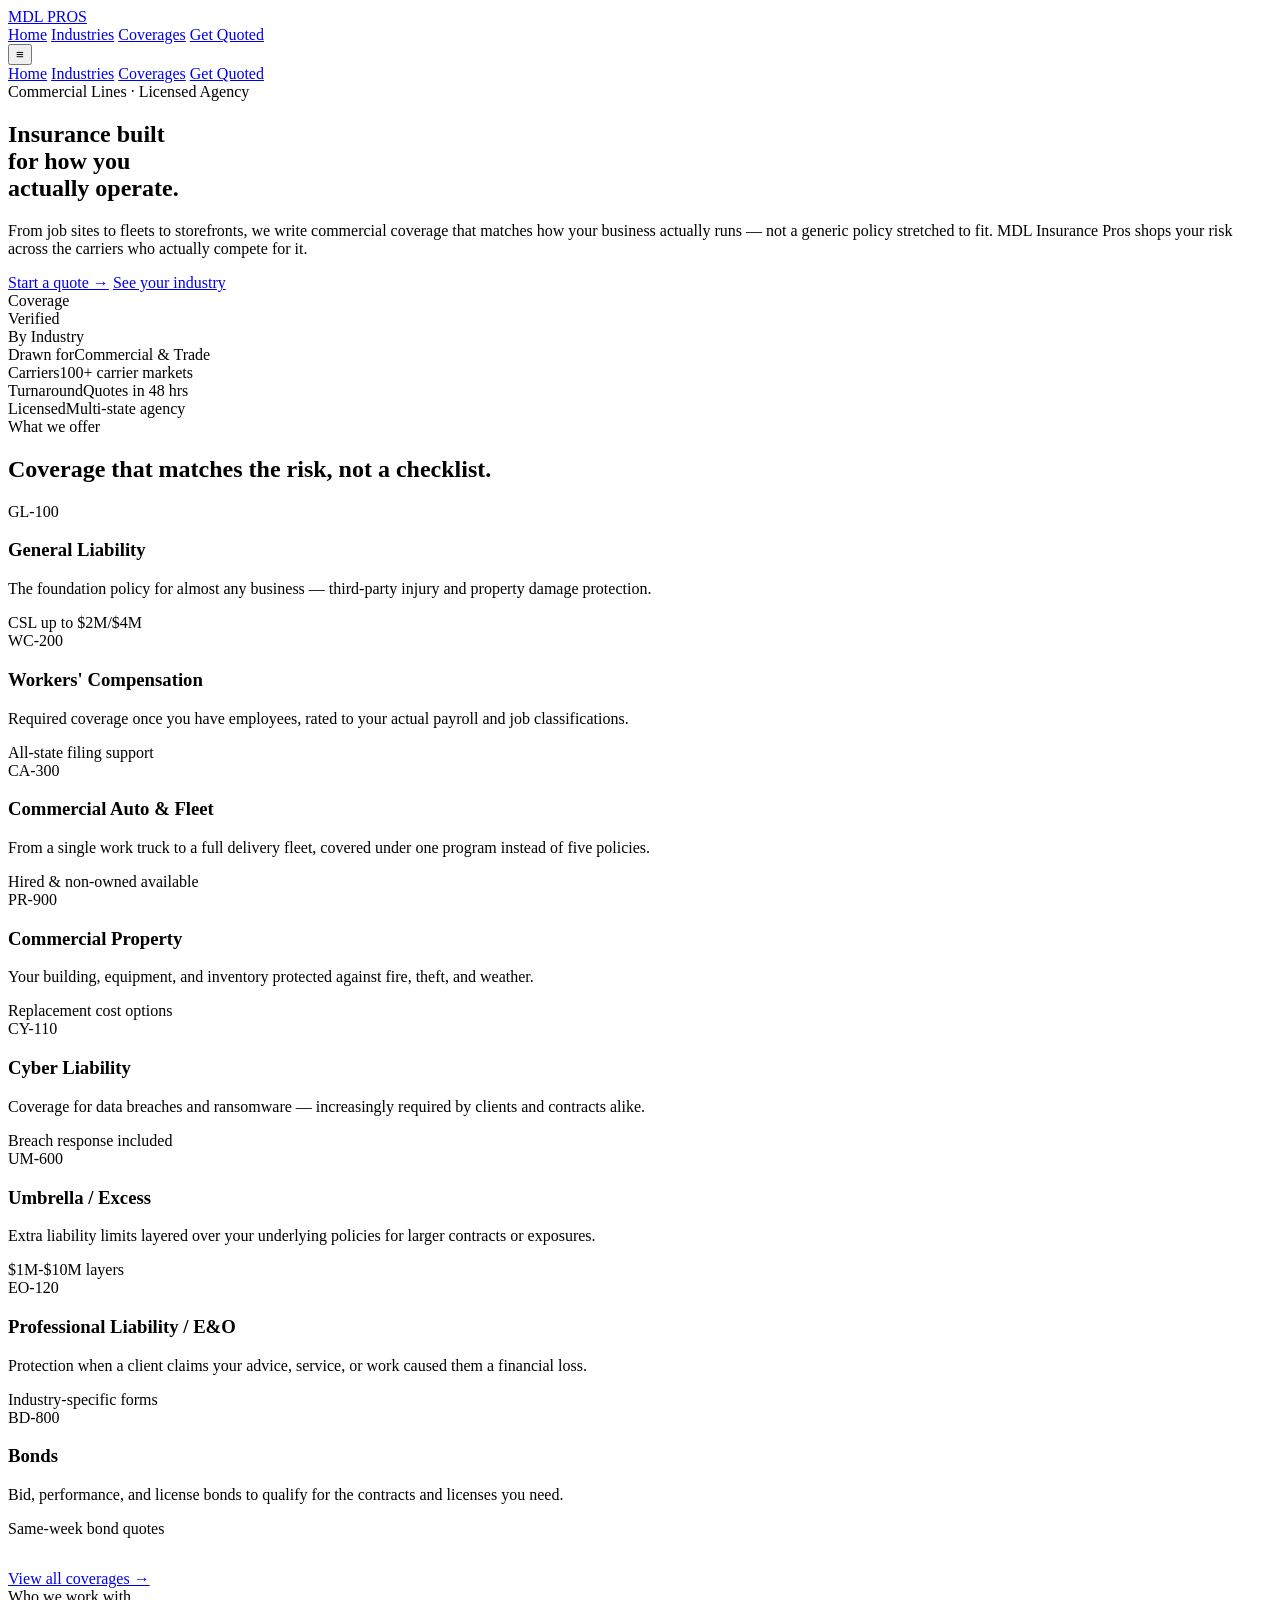
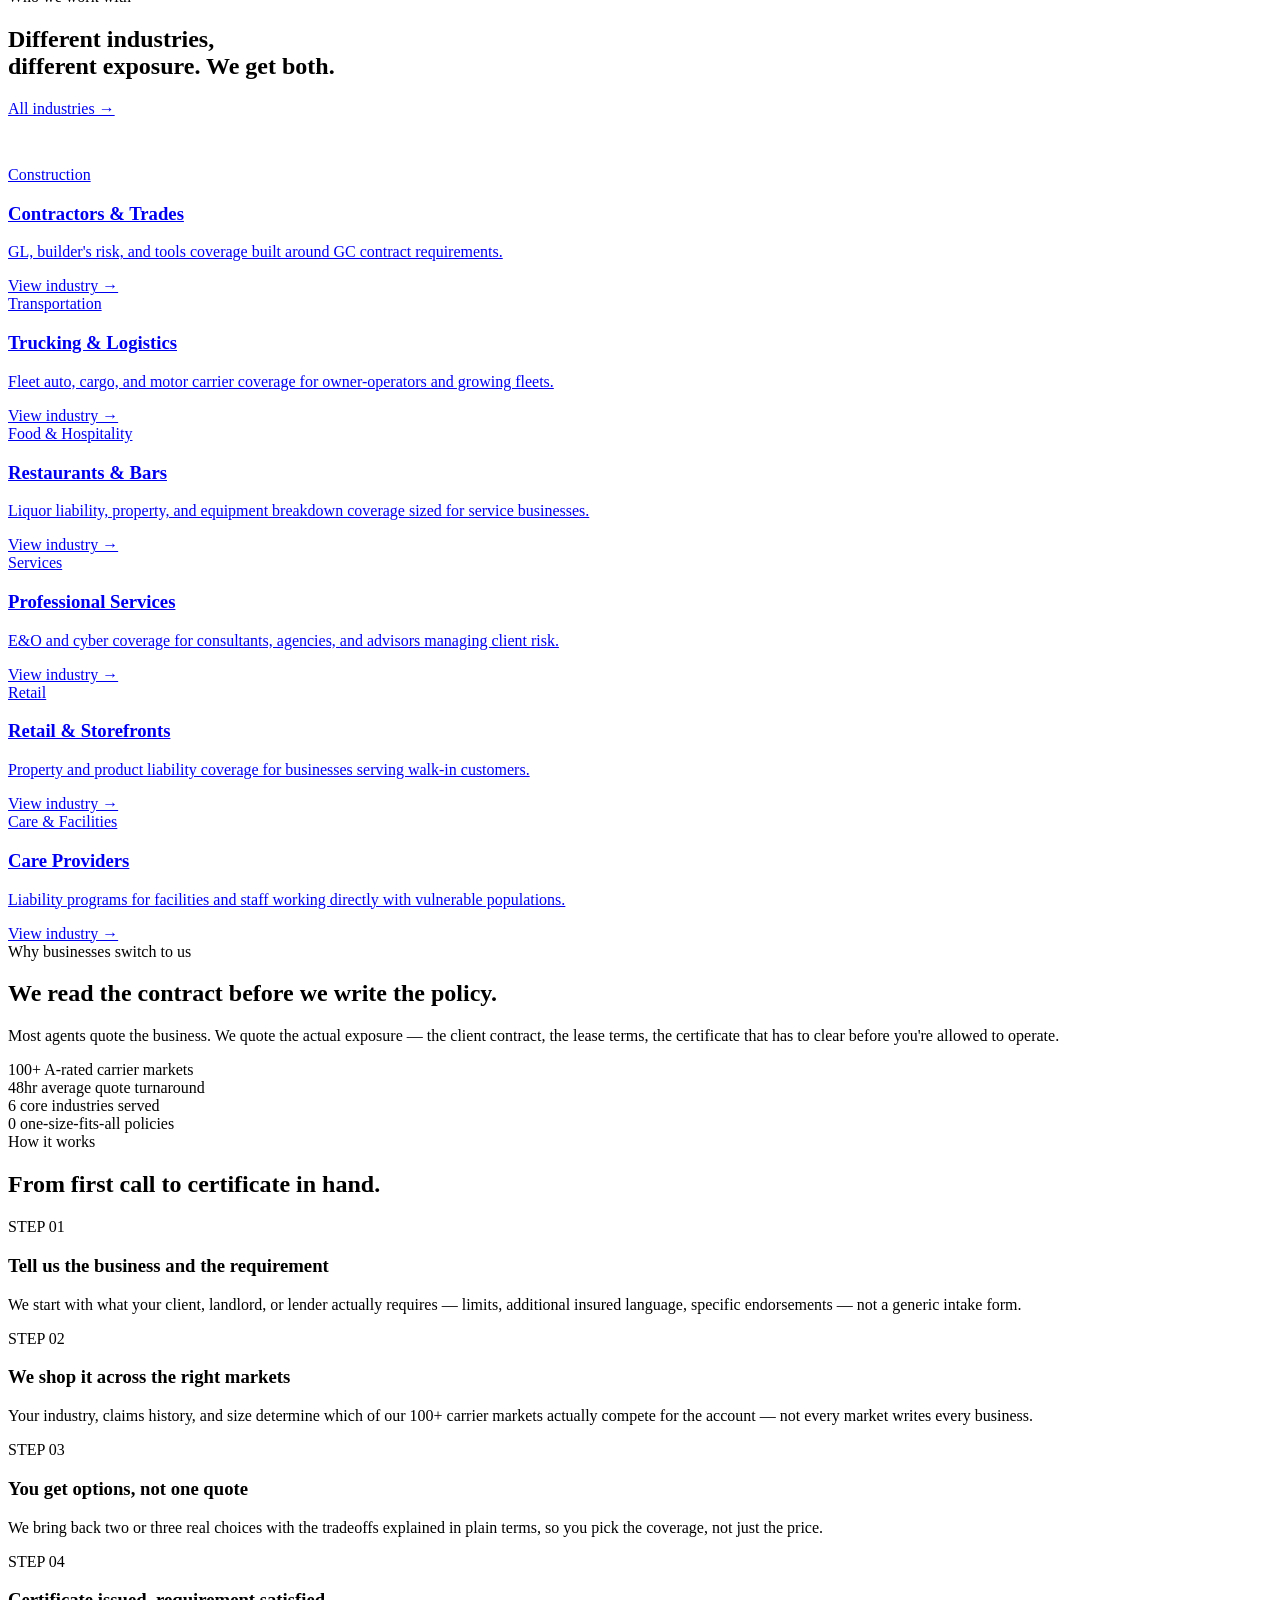
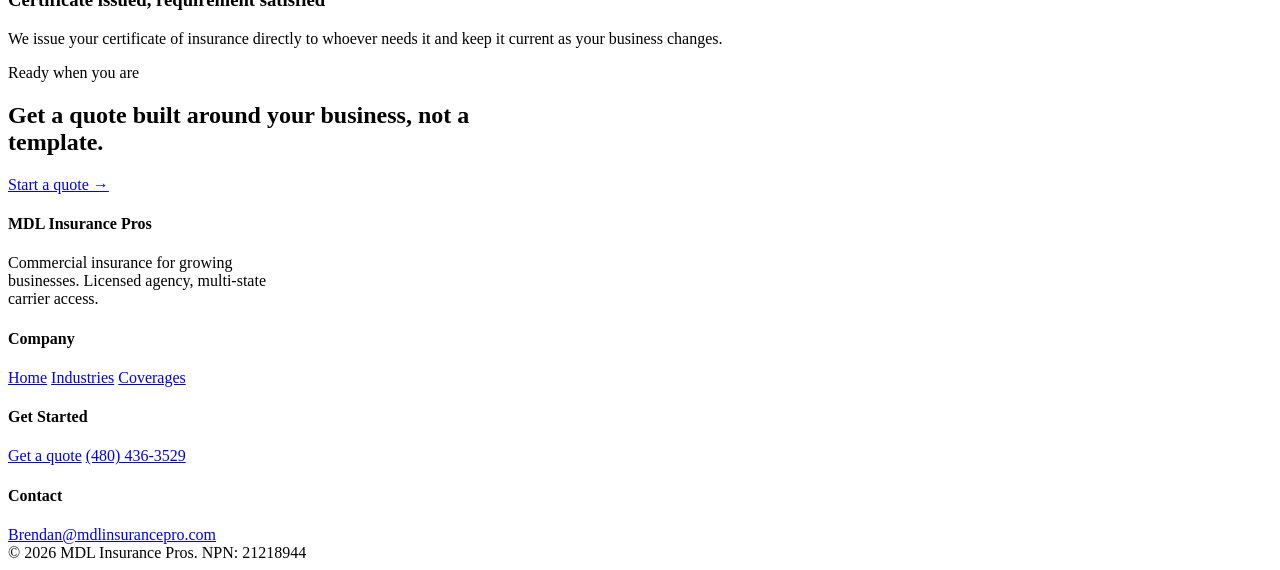
==== index.html @ 805daabf "Add files via upload" ====
<!DOCTYPE html>
<html lang="en">
<head>
<meta charset="UTF-8">
<meta name="viewport" content="width=device-width, initial-scale=1.0">
<title>MDL Insurance Pros — Commercial Insurance for Growing Businesses</title>
<link rel="stylesheet" href="styles.css">
</head>
<body>

<header>
  <div class="header-inner">
    <a href="index.html" class="logo">MDL <span>PROS</span></a>
    <nav>
      <a href="index.html" class="active">Home</a>
      <a href="industries.html">Industries</a>
      <a href="coverages.html">Coverages</a>
      <a href="quote.html" class="nav-cta">Get Quoted</a>
    </nav>
    <button class="mobile-toggle" aria-label="Open menu" aria-expanded="false">≡</button>
  </div>
  <div class="mobile-nav" id="mobile-nav">
    <a href="index.html" class="active">Home</a>
    <a href="industries.html">Industries</a>
    <a href="coverages.html">Coverages</a>
    <a href="quote.html" class="nav-cta">Get Quoted</a>
  </div>
</header>

<section class="hero blueprint-bg">
  <div class="wrap">
    <div class="eyebrow">Commercial Lines · Licensed Agency</div>
    <h1>Insurance built<br>for how you<br>actually operate.</h1>

    <div class="title-block">
      <div class="hero-main">
        <p>From job sites to fleets to storefronts, we write commercial coverage that matches how your business actually runs — not a generic policy stretched to fit. MDL Insurance Pros shops your risk across the carriers who actually compete for it.</p>
        <div class="hero-actions">
          <a href="quote.html" class="btn btn-primary">Start a quote →</a>
          <a href="industries.html" class="btn btn-ghost">See your industry</a>
        </div>
      </div>
      <div class="hero-stamp">Coverage<br>Verified<br>By Industry</div>
      <div class="title-block-row">
        <div><span class="tb-label">Drawn for</span><span class="tb-value">Commercial &amp; Trade</span></div>
        <div><span class="tb-label">Carriers</span><span class="tb-value">100+ carrier markets</span></div>
        <div><span class="tb-label">Turnaround</span><span class="tb-value">Quotes in 48 hrs</span></div>
        <div><span class="tb-label">Licensed</span><span class="tb-value">Multi-state agency</span></div>
      </div>
    </div>
  </div>
</section>

<section>
  <div class="wrap">
    <div class="section-head">
      <div class="eyebrow">What we offer</div>
      <h2>Coverage that matches the risk, not a checklist.</h2>
    </div>
    <div class="stamp-grid">
      <div class="stamp-card">
        <span class="stamp-tag">GL-100</span>
        <h3>General Liability</h3>
        <p>The foundation policy for almost any business — third-party injury and property damage protection.</p>
        <span class="stamp-num">CSL up to $2M/$4M</span>
      </div>
      <div class="stamp-card">
        <span class="stamp-tag">WC-200</span>
        <h3>Workers' Compensation</h3>
        <p>Required coverage once you have employees, rated to your actual payroll and job classifications.</p>
        <span class="stamp-num">All-state filing support</span>
      </div>
      <div class="stamp-card">
        <span class="stamp-tag">CA-300</span>
        <h3>Commercial Auto &amp; Fleet</h3>
        <p>From a single work truck to a full delivery fleet, covered under one program instead of five policies.</p>
        <span class="stamp-num">Hired &amp; non-owned available</span>
      </div>
      <div class="stamp-card">
        <span class="stamp-tag">PR-900</span>
        <h3>Commercial Property</h3>
        <p>Your building, equipment, and inventory protected against fire, theft, and weather.</p>
        <span class="stamp-num">Replacement cost options</span>
      </div>
      <div class="stamp-card">
        <span class="stamp-tag">CY-110</span>
        <h3>Cyber Liability</h3>
        <p>Coverage for data breaches and ransomware — increasingly required by clients and contracts alike.</p>
        <span class="stamp-num">Breach response included</span>
      </div>
      <div class="stamp-card">
        <span class="stamp-tag">UM-600</span>
        <h3>Umbrella / Excess</h3>
        <p>Extra liability limits layered over your underlying policies for larger contracts or exposures.</p>
        <span class="stamp-num">$1M-$10M layers</span>
      </div>
      <div class="stamp-card">
        <span class="stamp-tag">EO-120</span>
        <h3>Professional Liability / E&amp;O</h3>
        <p>Protection when a client claims your advice, service, or work caused them a financial loss.</p>
        <span class="stamp-num">Industry-specific forms</span>
      </div>
      <div class="stamp-card">
        <span class="stamp-tag">BD-800</span>
        <h3>Bonds</h3>
        <p>Bid, performance, and license bonds to qualify for the contracts and licenses you need.</p>
        <span class="stamp-num">Same-week bond quotes</span>
      </div>
    </div>
    <div style="margin-top:32px;">
      <a href="coverages.html" class="btn btn-ghost">View all coverages →</a>
    </div>
  </div>
</section>

<section class="blueprint-bg">
  <div class="wrap">
    <div class="flex-between" style="margin-bottom:48px;">
      <div class="section-head" style="margin-bottom:0;">
        <div class="eyebrow">Who we work with</div>
        <h2>Different industries,<br>different exposure. We get both.</h2>
      </div>
      <a href="industries.html" class="btn btn-ghost">All industries →</a>
    </div>
    <div class="industry-grid">
      <a href="industries.html" class="industry-card">
        <div class="ic-eyebrow">Construction</div>
        <h3>Contractors &amp; Trades</h3>
        <p>GL, builder's risk, and tools coverage built around GC contract requirements.</p>
        <span class="ic-arrow">View industry →</span>
      </a>
      <a href="industries.html" class="industry-card">
        <div class="ic-eyebrow">Transportation</div>
        <h3>Trucking &amp; Logistics</h3>
        <p>Fleet auto, cargo, and motor carrier coverage for owner-operators and growing fleets.</p>
        <span class="ic-arrow">View industry →</span>
      </a>
      <a href="industries.html" class="industry-card">
        <div class="ic-eyebrow">Food &amp; Hospitality</div>
        <h3>Restaurants &amp; Bars</h3>
        <p>Liquor liability, property, and equipment breakdown coverage sized for service businesses.</p>
        <span class="ic-arrow">View industry →</span>
      </a>
      <a href="industries.html" class="industry-card">
        <div class="ic-eyebrow">Services</div>
        <h3>Professional Services</h3>
        <p>E&amp;O and cyber coverage for consultants, agencies, and advisors managing client risk.</p>
        <span class="ic-arrow">View industry →</span>
      </a>
      <a href="industries.html" class="industry-card">
        <div class="ic-eyebrow">Retail</div>
        <h3>Retail &amp; Storefronts</h3>
        <p>Property and product liability coverage for businesses serving walk-in customers.</p>
        <span class="ic-arrow">View industry →</span>
      </a>
      <a href="industries.html" class="industry-card">
        <div class="ic-eyebrow">Care &amp; Facilities</div>
        <h3>Care Providers</h3>
        <p>Liability programs for facilities and staff working directly with vulnerable populations.</p>
        <span class="ic-arrow">View industry →</span>
      </a>
    </div>
  </div>
</section>

<section class="steel-bg">
  <div class="wrap">
    <div class="section-head">
      <div class="eyebrow">Why businesses switch to us</div>
      <h2>We read the contract before we write the policy.</h2>
      <p>Most agents quote the business. We quote the actual exposure — the client contract, the lease terms, the certificate that has to clear before you're allowed to operate.</p>
    </div>
    <div class="stats-strip">
      <div class="stat-block">
        <span class="stat-num">100+</span>
        <span class="stat-label">A-rated carrier markets</span>
      </div>
      <div class="stat-block">
        <span class="stat-num">48hr</span>
        <span class="stat-label">average quote turnaround</span>
      </div>
      <div class="stat-block">
        <span class="stat-num">6</span>
        <span class="stat-label">core industries served</span>
      </div>
      <div class="stat-block">
        <span class="stat-num">0</span>
        <span class="stat-label">one-size-fits-all policies</span>
      </div>
    </div>
  </div>
</section>

<section>
  <div class="wrap">
    <div class="section-head">
      <div class="eyebrow">How it works</div>
      <h2>From first call to certificate in hand.</h2>
    </div>
    <div class="process-list">
      <div class="process-item">
        <span class="process-step">STEP 01</span>
        <div>
          <h3>Tell us the business and the requirement</h3>
          <p>We start with what your client, landlord, or lender actually requires — limits, additional insured language, specific endorsements — not a generic intake form.</p>
        </div>
      </div>
      <div class="process-item">
        <span class="process-step">STEP 02</span>
        <div>
          <h3>We shop it across the right markets</h3>
          <p>Your industry, claims history, and size determine which of our 100+ carrier markets actually compete for the account — not every market writes every business.</p>
        </div>
      </div>
      <div class="process-item">
        <span class="process-step">STEP 03</span>
        <div>
          <h3>You get options, not one quote</h3>
          <p>We bring back two or three real choices with the tradeoffs explained in plain terms, so you pick the coverage, not just the price.</p>
        </div>
      </div>
      <div class="process-item">
        <span class="process-step">STEP 04</span>
        <div>
          <h3>Certificate issued, requirement satisfied</h3>
          <p>We issue your certificate of insurance directly to whoever needs it and keep it current as your business changes.</p>
        </div>
      </div>
    </div>
  </div>
</section>

<!-- Testimonial section removed — add a real client quote here once available -->
<!-- Suggested structure to re-add:
<section class="blueprint-bg">
  <div class="wrap">
    <div class="section-head">
      <div class="eyebrow">From our clients</div>
      <h2>What other business owners say.</h2>
    </div>
    <div class="testimonial-card">
      <p class="quote">"[Real client quote here]"</p>
      <div class="testimonial-meta"><strong>[Client name]</strong> — [Their role], [their industry] · [City, State]</div>
    </div>
  </div>
</section>
-->

<section class="steel-bg" id="quote-cta">
  <div class="wrap">
    <div class="flex-between">
      <div>
        <div class="eyebrow">Ready when you are</div>
        <h2 style="max-width:520px;">Get a quote built around your business, not a template.</h2>
      </div>
      <a href="quote.html" class="btn btn-primary">Start a quote →</a>
    </div>
  </div>
</section>

<footer>
  <div class="wrap">
    <div class="footer-grid">
      <div class="footer-col">
        <h4>MDL Insurance Pros</h4>
        <p style="max-width:280px;">Commercial insurance for growing businesses. Licensed agency, multi-state carrier access.</p>
      </div>
      <div class="footer-col">
        <h4>Company</h4>
        <a href="index.html">Home</a>
        <a href="industries.html">Industries</a>
        <a href="coverages.html">Coverages</a>
      </div>
      <div class="footer-col">
        <h4>Get Started</h4>
        <a href="quote.html">Get a quote</a>
        <a href="tel:+14804363529">(480) 436-3529</a>
      </div>
      <div class="footer-col">
        <h4>Contact</h4>
        <a href="mailto:Brendan@mdlinsurancepro.com">Brendan@mdlinsurancepro.com</a>
      </div>
    </div>
    <div class="footer-bottom">
      <span>© 2026 MDL Insurance Pros.</span>
      <span>NPN: 21218944</span>
    </div>
  </div>
</footer>

<script>
(function() {
  var toggle = document.querySelector('.mobile-toggle');
  var menu = document.getElementById('mobile-nav');
  if (!toggle || !menu) return;
  toggle.addEventListener('click', function() {
    var isOpen = menu.classList.toggle('open');
    toggle.setAttribute('aria-expanded', isOpen ? 'true' : 'false');
    toggle.textContent = isOpen ? '×' : '≡';
  });
})();
</script>

</body>
</html>
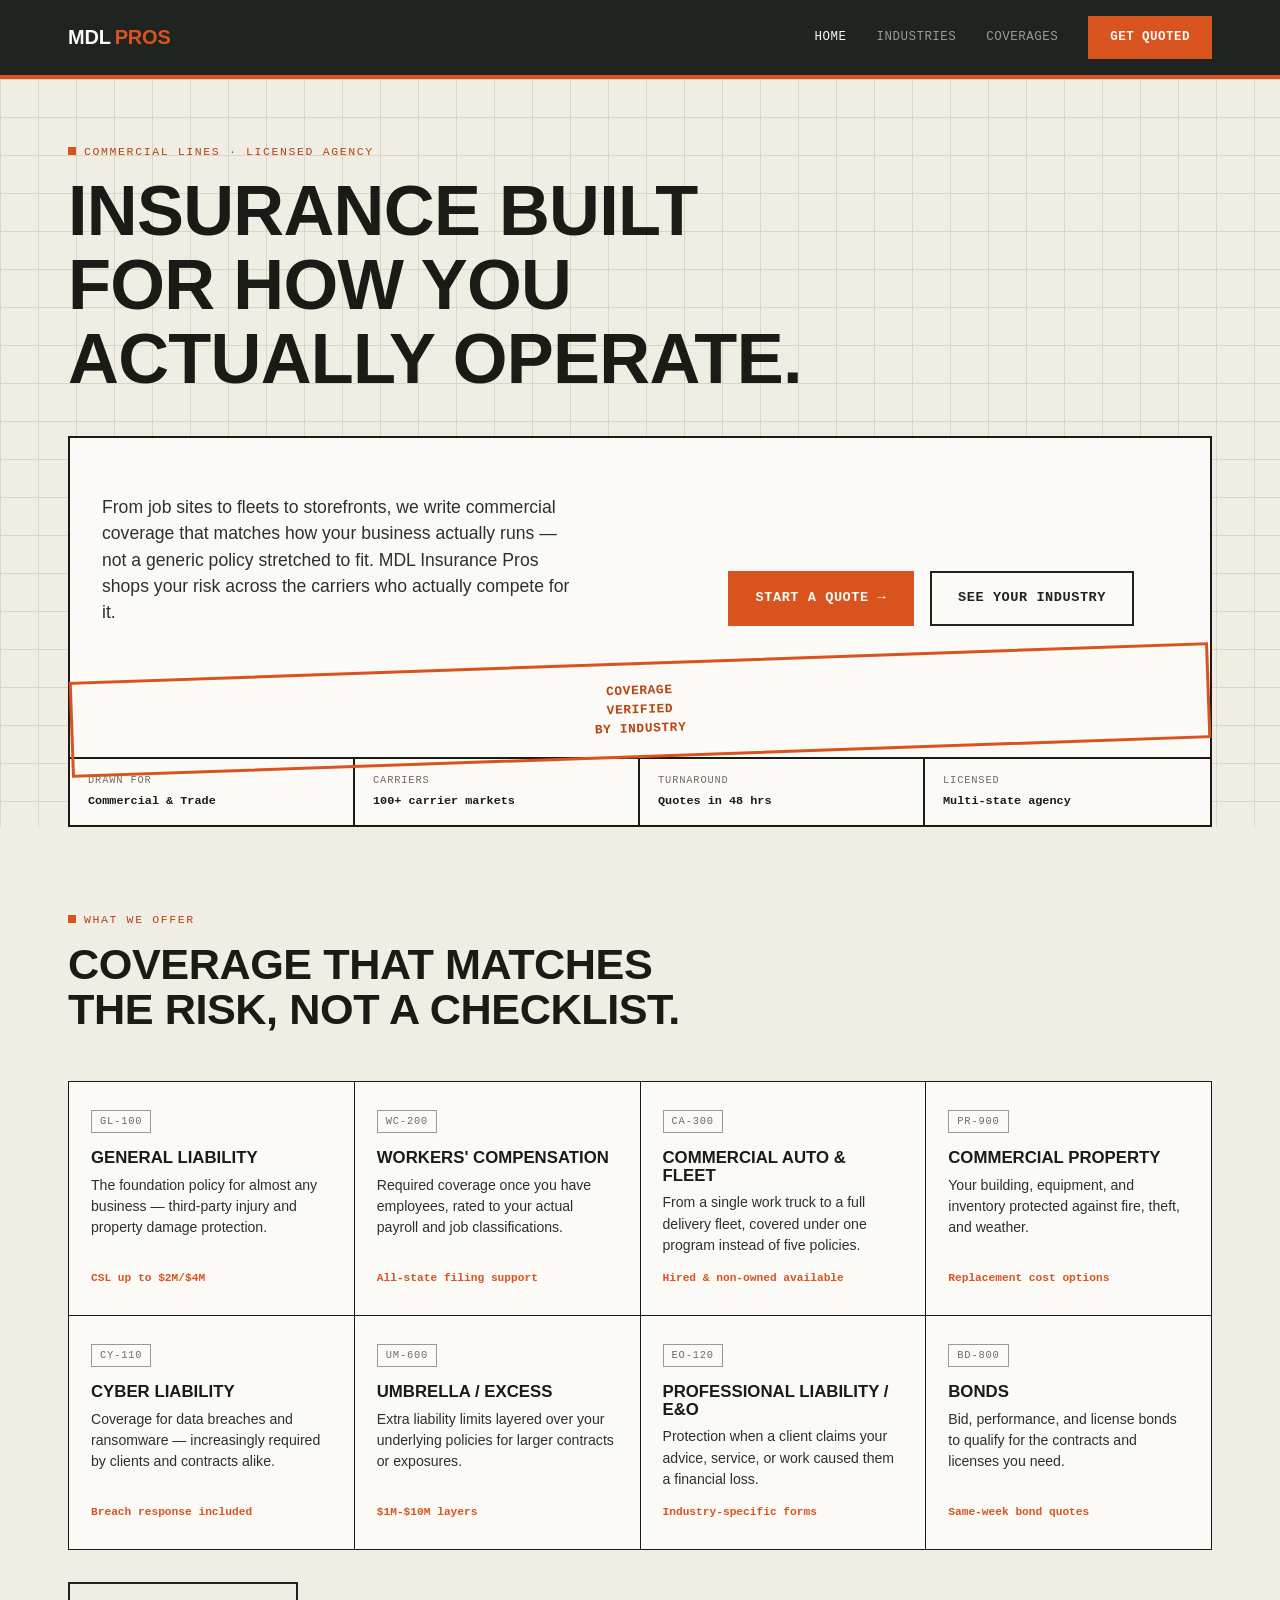
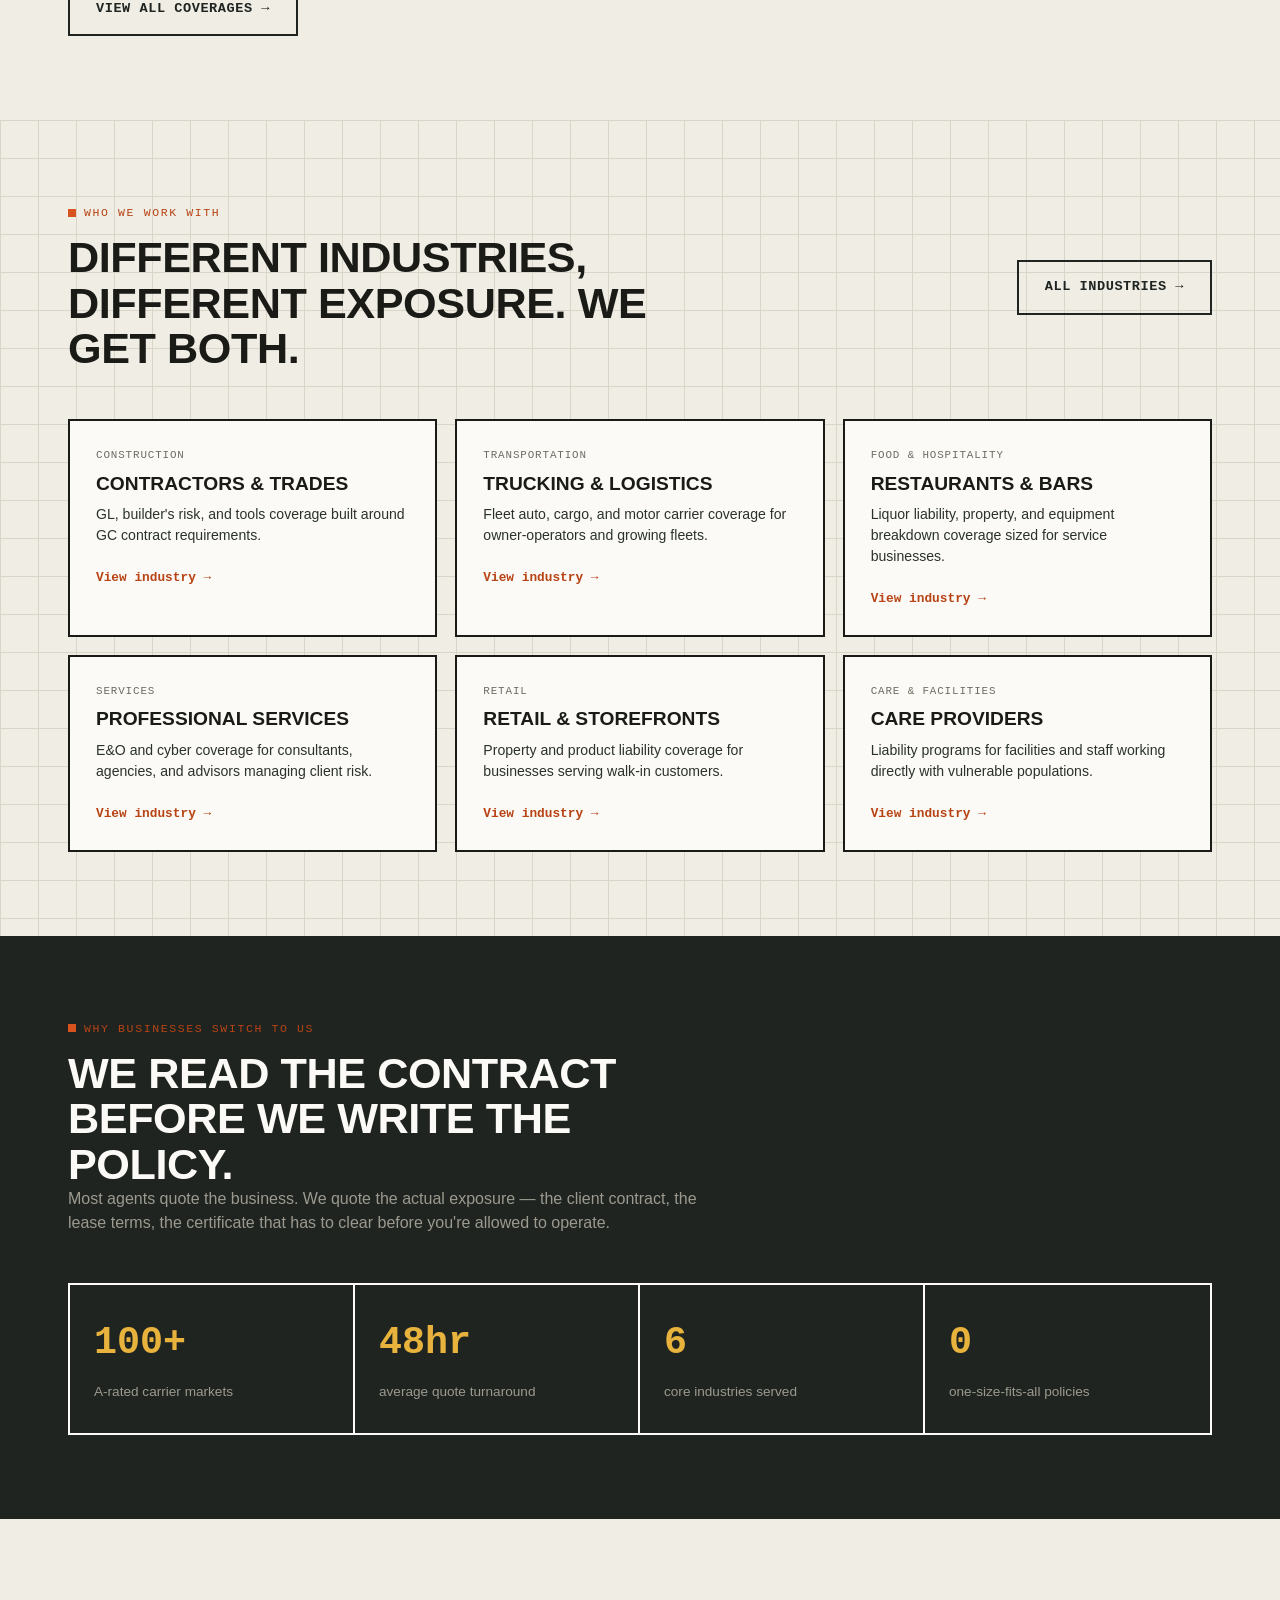
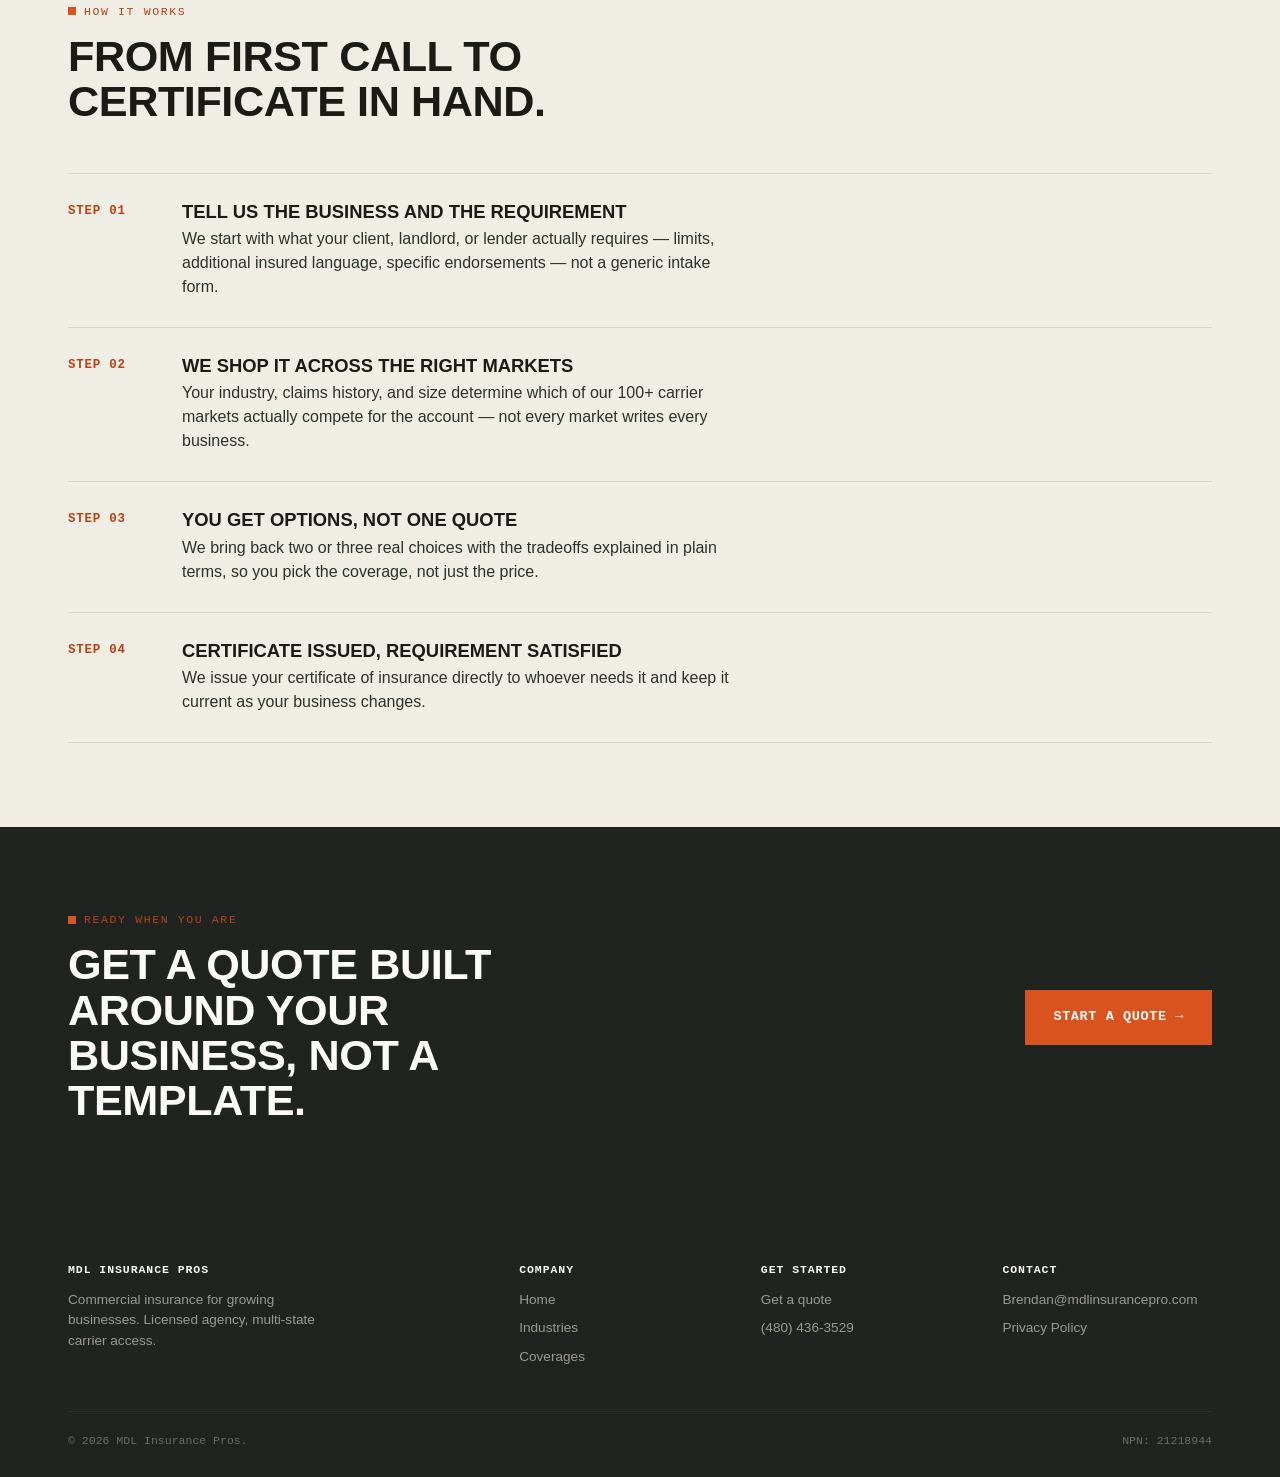
==== commit 2d8d5972: "Add files via upload" ====
--- a/index.html
+++ b/index.html
@@ -279,6 +279,7 @@
       <div class="footer-col">
         <h4>Contact</h4>
         <a href="mailto:Brendan@mdlinsurancepro.com">Brendan@mdlinsurancepro.com</a>
+        <a href="privacy.html">Privacy Policy</a>
       </div>
     </div>
     <div class="footer-bottom">
--- a/styles.css
+++ b/styles.css
@@ -0,0 +1,521 @@
+/* ============================================
+   FOUNDATION — MDL INSURANCE PROS (Commercial)
+   Design tokens grounded in working materials:
+   safety orange, steel charcoal, blueprint paper,
+   concrete gray, safety-flag yellow. Documentation
+   and certification motifs carry across industries
+   (permits, COIs, manifests, inspection tags).
+   ============================================ */
+
+@import url('https://fonts.googleapis.com/css2?family=Archivo+Expanded:wght@600;700;800&family=Archivo:wght@400;500;600;700&family=JetBrains+Mono:wght@400;500;600&display=swap');
+
+:root {
+  /* Color tokens */
+  --steel:        #1F2421;
+  --steel-soft:   #2B322D;
+  --blueprint:    #EFEDE4;
+  --blueprint-line: #DAD6C7;
+  --concrete:     #9C9A8F;
+  --concrete-dark:#6E6C62;
+  --safety-orange:#D9531E;
+  --safety-orange-dark:#B84314;
+  --safety-yellow:#E8B33D;
+  --paper-white:  #FBFAF6;
+  --ink:          #1A1A17;
+
+  /* Type */
+  --font-display: 'Archivo Expanded', 'Archivo', sans-serif;
+  --font-body: 'Archivo', sans-serif;
+  --font-mono: 'JetBrains Mono', monospace;
+
+  /* Layout */
+  --maxw: 1200px;
+  --radius: 2px;
+  --stamp-rotate: -2deg;
+}
+
+* { margin: 0; padding: 0; box-sizing: border-box; }
+
+html { scroll-behavior: smooth; }
+
+body {
+  font-family: var(--font-body);
+  color: var(--ink);
+  background: var(--blueprint);
+  line-height: 1.5;
+  -webkit-font-smoothing: antialiased;
+}
+
+a { color: inherit; text-decoration: none; }
+
+img, svg { display: block; max-width: 100%; }
+
+.wrap {
+  max-width: var(--maxw);
+  margin: 0 auto;
+  padding: 0 28px;
+}
+
+h1, h2, h3, h4 {
+  font-family: var(--font-display);
+  font-weight: 800;
+  letter-spacing: -0.01em;
+  line-height: 1.05;
+  text-transform: uppercase;
+}
+
+h1 { font-size: clamp(2.4rem, 5.5vw, 4.6rem); }
+h2 { font-size: clamp(1.8rem, 3.4vw, 2.7rem); }
+h3 { font-size: 1.15rem; letter-spacing: 0; }
+
+p { font-size: 1rem; color: var(--steel-soft); }
+
+.eyebrow {
+  font-family: var(--font-mono);
+  font-size: 0.72rem;
+  letter-spacing: 0.14em;
+  text-transform: uppercase;
+  color: var(--safety-orange-dark);
+  display: flex;
+  align-items: center;
+  gap: 8px;
+  margin-bottom: 14px;
+}
+.eyebrow::before {
+  content: '';
+  width: 8px; height: 8px;
+  background: var(--safety-orange);
+  display: inline-block;
+}
+
+/* Blueprint grid texture, used as section background utility */
+.blueprint-bg {
+  background-color: var(--blueprint);
+  background-image:
+    linear-gradient(var(--blueprint-line) 1px, transparent 1px),
+    linear-gradient(90deg, var(--blueprint-line) 1px, transparent 1px);
+  background-size: 38px 38px;
+}
+
+.steel-bg {
+  background: var(--steel);
+  color: var(--blueprint);
+}
+.steel-bg p { color: var(--concrete); }
+.steel-bg h1, .steel-bg h2, .steel-bg h3 { color: var(--paper-white); }
+
+/* ============== HEADER ============== */
+header {
+  position: sticky; top: 0; z-index: 50;
+  background: var(--steel);
+  border-bottom: 4px solid var(--safety-orange);
+}
+.header-inner {
+  display: flex; align-items: center; justify-content: space-between;
+  padding: 16px 28px;
+  max-width: var(--maxw); margin: 0 auto;
+}
+.logo {
+  font-family: var(--font-display);
+  font-weight: 800;
+  font-size: 1.25rem;
+  color: var(--paper-white);
+  letter-spacing: -0.01em;
+  display: flex; align-items: baseline; gap: 4px;
+}
+.logo span { color: var(--safety-orange); }
+nav { display: flex; align-items: center; gap: 30px; }
+nav a {
+  font-family: var(--font-mono);
+  font-size: 0.78rem;
+  letter-spacing: 0.04em;
+  text-transform: uppercase;
+  color: var(--concrete);
+  transition: color 0.15s;
+}
+nav a:hover, nav a.active { color: var(--paper-white); }
+.nav-cta {
+  background: var(--safety-orange);
+  color: var(--paper-white) !important;
+  padding: 10px 20px;
+  font-weight: 700;
+  border: 2px solid var(--safety-orange);
+  transition: background 0.15s, color 0.15s;
+}
+.nav-cta:hover { background: transparent; color: var(--safety-orange) !important; }
+.mobile-toggle { display: none; background: none; border: none; color: var(--paper-white); font-size: 1.6rem; cursor: pointer; line-height: 1; padding: 4px 8px; }
+
+/* Mobile nav dropdown panel */
+.mobile-nav {
+  display: none;
+  flex-direction: column;
+  background: var(--steel);
+  border-top: 1px solid var(--steel-soft);
+}
+.mobile-nav.open { display: flex; }
+.mobile-nav a {
+  font-family: var(--font-mono);
+  font-size: 0.85rem;
+  letter-spacing: 0.04em;
+  text-transform: uppercase;
+  color: var(--concrete);
+  padding: 16px 28px;
+  border-bottom: 1px solid var(--steel-soft);
+}
+.mobile-nav a.nav-cta {
+  background: var(--safety-orange);
+  color: var(--paper-white);
+  font-weight: 700;
+}
+.mobile-nav a:hover, .mobile-nav a.active { color: var(--paper-white); }
+
+/* ============== BUTTONS ============== */
+.btn {
+  display: inline-flex; align-items: center; gap: 10px;
+  font-family: var(--font-mono);
+  font-weight: 600;
+  font-size: 0.85rem;
+  letter-spacing: 0.04em;
+  text-transform: uppercase;
+  padding: 15px 26px;
+  border: 2px solid var(--ink);
+  cursor: pointer;
+  transition: transform 0.15s ease, background 0.15s, color 0.15s;
+}
+.btn-primary {
+  background: var(--safety-orange);
+  border-color: var(--safety-orange);
+  color: var(--paper-white);
+}
+.btn-primary:hover { transform: translate(-2px, -2px); box-shadow: 4px 4px 0 var(--ink); }
+.btn-ghost {
+  background: transparent;
+  border-color: var(--steel);
+  color: var(--steel);
+}
+.btn-ghost:hover { transform: translate(-2px, -2px); box-shadow: 4px 4px 0 var(--steel); }
+.btn-ghost.on-dark { border-color: var(--paper-white); color: var(--paper-white); }
+.btn-ghost.on-dark:hover { box-shadow: 4px 4px 0 var(--paper-white); }
+
+/* ============== HERO (title-block / blueprint corner motif) ============== */
+.hero {
+  padding: 64px 0 0;
+  position: relative;
+}
+.title-block {
+  border: 2px solid var(--ink);
+  background: var(--paper-white);
+  padding: 0;
+  margin-top: 40px;
+}
+.title-block-row {
+  display: grid;
+  grid-template-columns: 1fr 1fr 1fr 1fr;
+  border-top: 2px solid var(--ink);
+}
+.title-block-row > div {
+  padding: 14px 18px;
+  border-right: 2px solid var(--ink);
+  font-family: var(--font-mono);
+  font-size: 0.74rem;
+}
+.title-block-row > div:last-child { border-right: none; }
+.title-block-row .tb-label {
+  text-transform: uppercase;
+  letter-spacing: 0.08em;
+  color: var(--concrete-dark);
+  display: block;
+  margin-bottom: 4px;
+  font-size: 0.65rem;
+}
+.title-block-row .tb-value {
+  color: var(--ink);
+  font-weight: 600;
+}
+.hero-main {
+  padding: 56px 32px 36px;
+  display: grid;
+  grid-template-columns: 1.3fr 1fr;
+  gap: 40px;
+  align-items: end;
+}
+.hero-main p { font-size: 1.1rem; max-width: 480px; }
+.hero-actions { display: flex; gap: 16px; margin-top: 28px; flex-wrap: wrap; }
+.hero-stamp {
+  justify-self: end;
+  align-self: start;
+  border: 3px solid var(--safety-orange);
+  color: var(--safety-orange-dark);
+  font-family: var(--font-mono);
+  font-weight: 700;
+  font-size: 0.8rem;
+  text-align: center;
+  text-transform: uppercase;
+  padding: 16px 20px;
+  transform: rotate(var(--stamp-rotate));
+  letter-spacing: 0.05em;
+  line-height: 1.5;
+}
+
+/* ============== SECTIONS ============== */
+section { padding: 84px 0; }
+.section-head {
+  max-width: 640px;
+  margin-bottom: 48px;
+}
+.section-head.center { margin-left: auto; margin-right: auto; text-align: center; }
+
+/* ============== STAMP CARDS (coverage/industry grid) ============== */
+.stamp-grid {
+  display: grid;
+  grid-template-columns: repeat(4, 1fr);
+  gap: 1px;
+  background: var(--ink);
+  border: 1px solid var(--ink);
+}
+.stamp-card {
+  background: var(--paper-white);
+  padding: 28px 22px;
+  position: relative;
+  transition: background 0.15s;
+  min-height: 190px;
+  display: flex;
+  flex-direction: column;
+}
+.stamp-card:hover { background: var(--blueprint); }
+.stamp-tag {
+  font-family: var(--font-mono);
+  font-size: 0.65rem;
+  letter-spacing: 0.08em;
+  color: var(--concrete-dark);
+  border: 1px solid var(--concrete);
+  display: inline-block;
+  padding: 3px 8px;
+  margin-bottom: 16px;
+  align-self: flex-start;
+}
+.stamp-card h3 { margin-bottom: 8px; font-size: 1.05rem; }
+.stamp-card p { font-size: 0.88rem; flex-grow: 1; }
+.stamp-card .stamp-num {
+  font-family: var(--font-mono);
+  font-size: 0.7rem;
+  color: var(--safety-orange);
+  margin-top: 14px;
+  font-weight: 600;
+}
+
+/* ============== INDUSTRY CARDS (link cards) ============== */
+.industry-grid {
+  display: grid;
+  grid-template-columns: repeat(3, 1fr);
+  gap: 18px;
+}
+.industry-card {
+  border: 2px solid var(--ink);
+  background: var(--paper-white);
+  padding: 26px;
+  display: block;
+  position: relative;
+  overflow: hidden;
+  transition: transform 0.15s;
+}
+.industry-card:hover { transform: translate(-3px, -3px); box-shadow: 5px 5px 0 var(--safety-orange); }
+.industry-card .ic-eyebrow {
+  font-family: var(--font-mono);
+  font-size: 0.68rem;
+  color: var(--concrete-dark);
+  letter-spacing: 0.08em;
+  text-transform: uppercase;
+  margin-bottom: 10px;
+}
+.industry-card h3 { font-size: 1.2rem; margin-bottom: 10px; }
+.industry-card p { font-size: 0.88rem; margin-bottom: 18px; }
+.industry-card .ic-arrow {
+  font-family: var(--font-mono);
+  font-size: 0.8rem;
+  color: var(--safety-orange-dark);
+  font-weight: 700;
+}
+
+/* ============== STATS STRIP ============== */
+.stats-strip {
+  display: grid;
+  grid-template-columns: repeat(4, 1fr);
+  border: 2px solid var(--paper-white);
+}
+.stat-block {
+  padding: 30px 24px;
+  border-right: 2px solid var(--paper-white);
+}
+.stat-block:last-child { border-right: none; }
+.stat-num {
+  font-family: var(--font-mono);
+  font-size: 2.4rem;
+  font-weight: 700;
+  color: var(--safety-yellow);
+  display: block;
+  margin-bottom: 6px;
+}
+.stat-label {
+  font-size: 0.85rem;
+  color: var(--concrete);
+}
+
+/* ============== TIMELINE / PROCESS (real sequence — numbered legitimately) ============== */
+.process-list { display: flex; flex-direction: column; }
+.process-item {
+  display: grid;
+  grid-template-columns: 90px 1fr;
+  gap: 24px;
+  padding: 28px 0;
+  border-top: 1px solid var(--blueprint-line);
+}
+.process-item:last-child { border-bottom: 1px solid var(--blueprint-line); }
+.process-step {
+  font-family: var(--font-mono);
+  font-size: 0.78rem;
+  color: var(--safety-orange-dark);
+  font-weight: 700;
+  letter-spacing: 0.06em;
+}
+.process-item h3 { margin-bottom: 6px; }
+.process-item p { max-width: 560px; }
+
+/* ============== CARRIER STRIP ============== */
+.carrier-strip {
+  display: flex;
+  flex-wrap: wrap;
+  gap: 14px;
+}
+.carrier-chip {
+  font-family: var(--font-mono);
+  font-size: 0.85rem;
+  font-weight: 600;
+  border: 1.5px solid var(--steel);
+  padding: 10px 18px;
+  color: var(--steel);
+}
+
+/* ============== FORM ============== */
+.form-panel {
+  background: var(--paper-white);
+  border: 2px solid var(--ink);
+  padding: 40px;
+}
+.form-grid {
+  display: grid;
+  grid-template-columns: 1fr 1fr;
+  gap: 18px;
+}
+.form-field { display: flex; flex-direction: column; gap: 6px; }
+.form-field.full { grid-column: 1 / -1; }
+.form-field label {
+  font-family: var(--font-mono);
+  font-size: 0.7rem;
+  letter-spacing: 0.06em;
+  text-transform: uppercase;
+  color: var(--concrete-dark);
+}
+.form-field input,
+.form-field select,
+.form-field textarea {
+  font-family: var(--font-body);
+  font-size: 0.95rem;
+  padding: 12px 14px;
+  border: 1.5px solid var(--steel);
+  background: var(--blueprint);
+  color: var(--ink);
+}
+.form-field input:focus,
+.form-field select:focus,
+.form-field textarea:focus {
+  outline: 3px solid var(--safety-yellow);
+  outline-offset: 0;
+}
+.checkbox-grid {
+  display: grid;
+  grid-template-columns: repeat(3, 1fr);
+  gap: 10px;
+}
+.checkbox-item {
+  display: flex; align-items: center; gap: 8px;
+  font-size: 0.85rem;
+  border: 1px solid var(--blueprint-line);
+  padding: 10px 12px;
+  cursor: pointer;
+}
+.checkbox-item input { width: 16px; height: 16px; accent-color: var(--safety-orange); }
+.checkbox-item:hover { background: var(--blueprint); }
+
+/* ============== TESTIMONIAL ============== */
+.testimonial-card {
+  border-left: 4px solid var(--safety-orange);
+  background: var(--paper-white);
+  padding: 32px;
+}
+.testimonial-card p.quote { font-size: 1.05rem; color: var(--ink); margin-bottom: 18px; font-style: normal; }
+.testimonial-meta { font-family: var(--font-mono); font-size: 0.78rem; color: var(--concrete-dark); }
+.testimonial-meta strong { color: var(--ink); }
+
+/* ============== FOOTER ============== */
+footer { background: var(--steel); color: var(--concrete); padding: 56px 0 28px; }
+.footer-grid {
+  display: grid;
+  grid-template-columns: 2fr 1fr 1fr 1fr;
+  gap: 32px;
+  padding-bottom: 36px;
+  border-bottom: 1px solid var(--steel-soft);
+}
+.footer-col h4 {
+  font-family: var(--font-mono);
+  font-size: 0.72rem;
+  letter-spacing: 0.08em;
+  color: var(--paper-white);
+  margin-bottom: 14px;
+  text-transform: uppercase;
+}
+.footer-col a, .footer-col p { display: block; font-size: 0.85rem; color: var(--concrete); margin-bottom: 8px; }
+.footer-col a:hover { color: var(--safety-orange); }
+.footer-bottom {
+  padding-top: 20px;
+  display: flex; justify-content: space-between; align-items: center;
+  font-family: var(--font-mono);
+  font-size: 0.72rem;
+  color: var(--concrete-dark);
+  flex-wrap: wrap;
+  gap: 10px;
+}
+
+/* ============== UTILS ============== */
+.flex-between { display: flex; justify-content: space-between; align-items: center; flex-wrap: wrap; gap: 16px; }
+.tag-row { display: flex; gap: 10px; flex-wrap: wrap; }
+
+/* ============== RESPONSIVE ============== */
+@media (max-width: 900px) {
+  nav { display: none; }
+  .mobile-toggle { display: block; }
+  .hero-main { grid-template-columns: 1fr; }
+  .hero-stamp { justify-self: start; }
+  .title-block-row { grid-template-columns: 1fr 1fr; }
+  .stamp-grid { grid-template-columns: repeat(2, 1fr); }
+  .industry-grid { grid-template-columns: 1fr; }
+  .stats-strip { grid-template-columns: repeat(2, 1fr); }
+  .stat-block:nth-child(2) { border-right: none; }
+  .footer-grid { grid-template-columns: 1fr 1fr; }
+  .form-grid { grid-template-columns: 1fr; }
+  .checkbox-grid { grid-template-columns: 1fr 1fr; }
+}
+@media (max-width: 560px) {
+  .title-block-row { grid-template-columns: 1fr; }
+  .title-block-row > div { border-right: none; border-bottom: 1px solid var(--ink); }
+  .stamp-grid { grid-template-columns: 1fr; }
+  .stats-strip { grid-template-columns: 1fr; }
+  .stat-block { border-right: none; border-bottom: 2px solid var(--paper-white); }
+  .checkbox-grid { grid-template-columns: 1fr; }
+}
+
+@media (prefers-reduced-motion: reduce) {
+  * { transition: none !important; animation: none !important; }
+}
+
+:focus-visible { outline: 3px solid var(--safety-yellow); outline-offset: 2px; }
